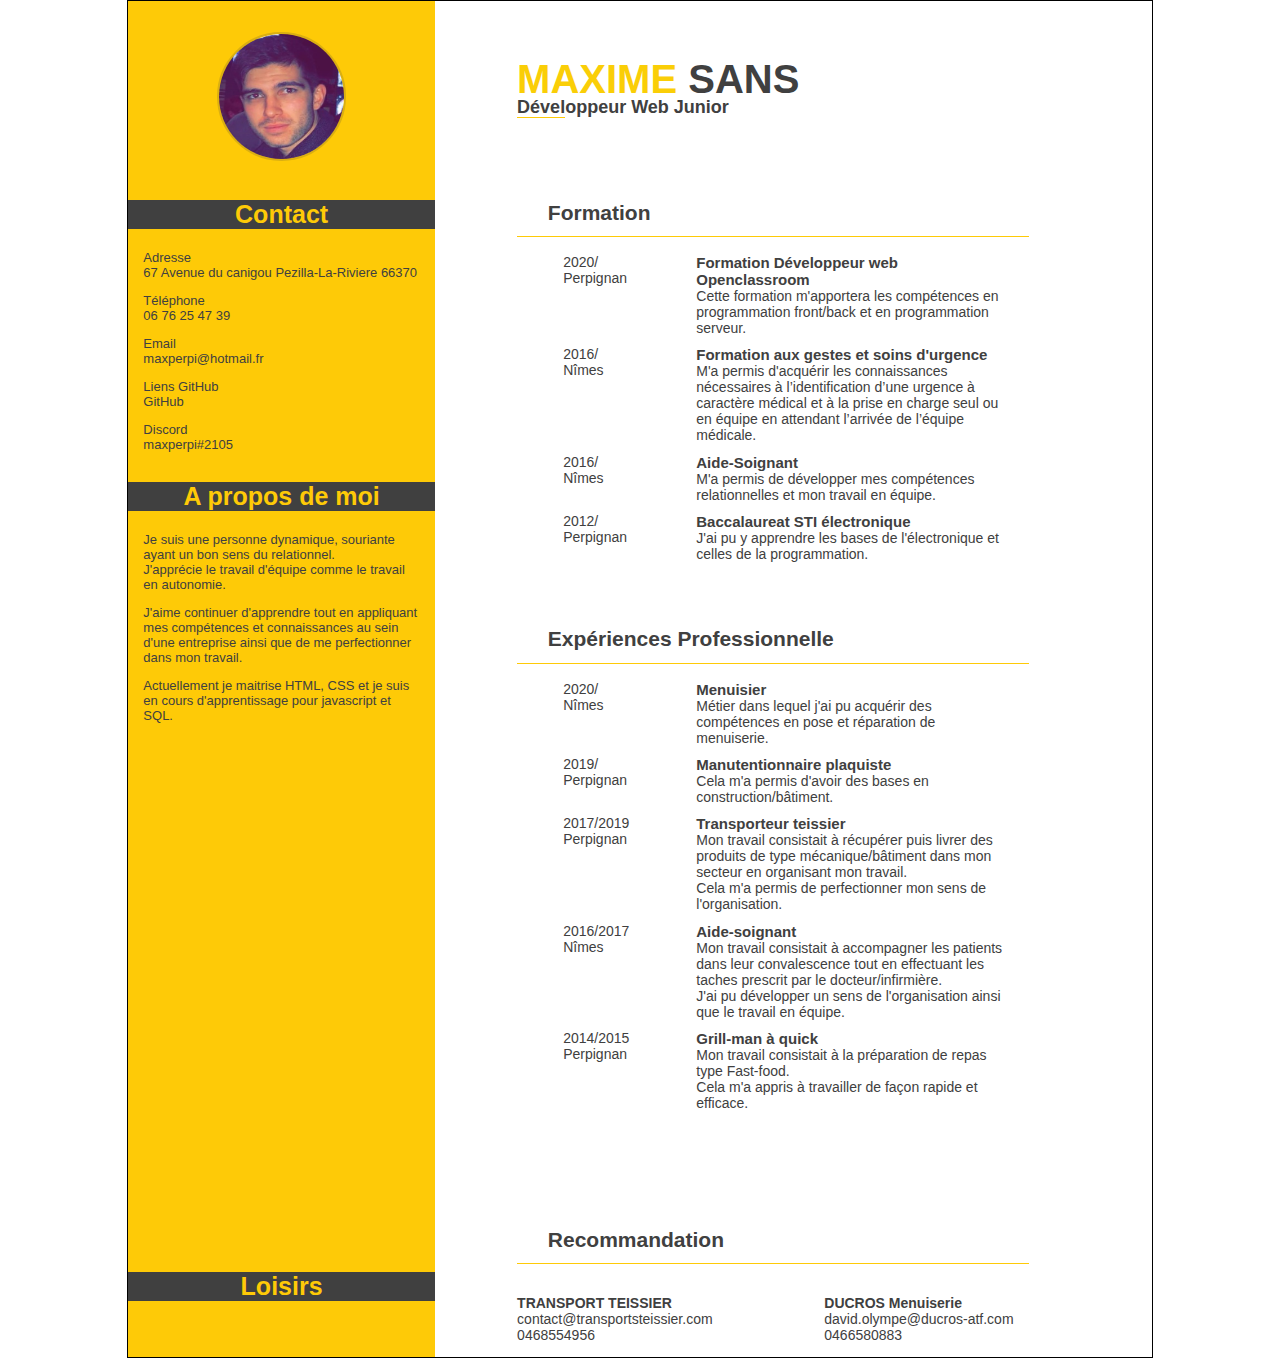
==== index.html @ 8fcd62ed "pareil" ====
<!DOCTYPE html>
<html lang="fr">
<head>
	<meta name="viewport" content="width=device-width, initial-scale=1.0">
	<link rel="stylesheet" href="https://use.fontawesome.com/releases/v5.14.0/css/all.css" integrity="sha384-HzLeBuhoNPvSl5KYnjx0BT+WB0QEEqLprO+NBkkk5gbc67FTaL7XIGa2w1L0Xbgc" crossorigin="anonymous">
	<link href="img/cv-logo.jpg" rel="shortcut icon" >
	<link rel="stylesheet" type="text/css" href="moncv.css">
	<title>Maxime SANS</title>
</head>
<body>
	
<header>
		<div class="profil"><img src="img/profil.jpg" alt="Photo de profil" class="photo"></div> 

		<div class="nom"><h1><strong>MAXIME</strong> SANS</h1>
								<h2><em class="souligne">Dével</em>oppeur Web Junior</h2>
			</div>
</header>

<main><div class="gauche"><!-- gauche-->

	

	<article class="contact"><h2>Contact</h2>
		<p> Adresse <br/><a href="https://www.google.fr/maps/place/67+Avenue+du+Canigou,+66370+P%C3%A9zilla-la-Rivi%C3%A8re/@42.696259,2.7689625,17z/data=!3m1!4b1!4m5!3m4!1s0x12b012c9080b6ba5:0x79853e187d4b2fbf!8m2!3d42.696259!4d2.7711512" title="Regardez où j'habite" class="email"> 67 Avenue du canigou Pezilla-La-Riviere 66370</a><!-- mettre gps-->
		</p> 

		<p >Téléphone <br/>06 76 25 47 39</p>
		

		<p> Email <br/> <a href="mailto:maxperpi@hotmail.fr" class="email" title="Contacter par Mail">maxperpi@hotmail.fr</a></p>
	

		<p> Liens GitHub <br/><a href="https://github.com/maxperpi/P2_SANS_Maxime" class="email" title="Lien Github">GitHub</a></p> <!-- remplir quand ta le site-->
		

		<p> Discord <br/> maxperpi#2105</p> <!-- voir pour lien discord -->
		
	</article>
		
	<article class="apropos"><h2>A propos de moi</h2>
		<p>	Je suis une personne dynamique, souriante ayant un bon sens du relationnel.<br/>
			J'apprécie le travail d'équipe comme le travail en autonomie.<br/></p>
		<p>J'aime continuer d'apprendre tout en appliquant mes compétences et connaissances au sein d'une entreprise ainsi que de me perfectionner dans mon travail. </p>
		<p>	Actuellement je maitrise HTML, CSS et je suis en cours d'apprentissage pour javascript et SQL.</p>
		
	</article>

	<article class="loisirs"><h2>Loisirs</h2> 
	<span><i class="fas fa-gamepad"></i><i class="fas fa-biking"></i><i class="fas fa-football-ball"></i></span></article>

	</div>

	<div class="corps"><!-- droite -->

		

		<article class="formation"><h2><i class="fas fa-graduation-cap"></i><span> Formation</span></h2>
			<ul class="fa-ul">
						<li class="ligne1"><div class="texte_gauche"><div class="icone2"><i class="far fa-dot-circle"></i></div><div class="date">2020/<br/>Perpignan</div></div><span class="texte_droite"><strong>Formation Développeur web <a href ="https://info.openclassrooms.com/fr/lp/formations/parcours-diplomants?&amp;utm_source=google&utm_medium=cpc&amp;utm_campaign=paidsearch_google_fr_fr_b2c_s_bra_no-study-field_200602_00&amp;gclid=Cj0KCQjwg8n5BRCdARIsALxKb967qSF3s5VSZnoM00ZKjK3q2B61UpvZB9Y2MqQljobfNs1zbMp8ITsaAnSeEALw_wcB&amp;gclsrc=aw.ds" title="Cliquez pour plus de détail" class="email"> Openclassroom </a></strong><br/>Cette formation m'apportera les compétences en programmation front/back et en programmation serveur.</span></li>

						<li class="ligne2"><div class="texte_gauche"><div class="icone"><i class="fas fa-circle"></i></div><div class="date">2016/<br/>Nîmes</div></div><span class="texte_droite"><a href ="https://fr.wikipedia.org/wiki/Formation_aux_gestes_et_soins_d%27urgence" title="Cliquez pour plus de détail" class="email"><strong>Formation aux gestes et soins d'urgence</strong></a><br/>M'a permis d'acquérir les connaissances nécessaires à l’identification d’une urgence à caractère médical et à la prise en charge seul ou en équipe en attendant l’arrivée de l’équipe médicale.</span></li>

						<li class="ligne2"><div class="texte_gauche"><div class="icone"><i class="fas fa-circle"></i></div><div class="date">2016/<br/>Nîmes</div></div><span class="texte_droite"><a href ="https://fr.wikipedia.org/wiki/Aide-soignant" title="Cliquez pour plus de détail" class="email"><strong>Aide-Soignant<br/></strong></a>M'a permis de développer mes compétences relationnelles et mon travail en équipe.<!-- pas sur de la prononciation --></span></li>

		   				<li class="ligne2"><div class="texte_gauche"><div class="icone"><i class="fas fa-circle"></i></div><div class="date">2012/<br/>Perpignan</div></div><span class="texte_droite"><strong>Baccalaureat STI électronique</strong><br/>J'ai pu y apprendre les bases de l'électronique et celles de la programmation.</span></li>

    			 						
  				</ul>
		</article>

		<article class="experience"><h2><i class="fas fa-briefcase"></i><span> Expériences Professionnelle</span></h2>
			<ul class="fa-ul">
					<li class="ligne1"><div class="texte_gauche"><span class="icone2"><i class="far fa-dot-circle"></i></span><div class="date">2020/ <br/>Nîmes</div></div>
						<span class="texte_droite"><strong>Menuisier</strong><br/>Métier dans lequel j'ai pu acquérir des compétences en pose et réparation de menuiserie.</span></li>

					<li class="ligne2"><div class="texte_gauche"><span class="icone"><i class="fas fa-circle"></i></span><div class="date">2019/<br/>Perpignan</div></div>
						<span class="texte_droite"><strong>Manutentionnaire plaquiste</strong><br/>Cela m'a permis d'avoir des bases en construction/bâtiment.</span></li>

					<li class="ligne2"><div class="texte_gauche"><span class="icone"><i class="fas fa-circle"></i></span><div class="date">2017/2019<br/>Perpignan</div></div>
						<span class="texte_droite"><strong>Transporteur teissier</strong><br/>Mon travail consistait à récupérer puis livrer des produits de type mécanique/bâtiment dans mon secteur en organisant mon travail.<br/>Cela m'a permis de perfectionner mon sens de l'organisation.</span></li>

					<li class="ligne2"><div class="texte_gauche"><span class="icone"><i class="fas fa-circle"></i></span><div class="date">2016/2017<br/>Nîmes</div></div>
						<span class="texte_droite"><strong>Aide-soignant</strong><br/>Mon travail consistait à accompagner les patients dans leur convalescence tout en effectuant les taches prescrit par le docteur/infirmière.<br/>J'ai pu développer un sens de l'organisation ainsi que le travail en équipe.</span></li> 

					<li class="ligne2"><div class="texte_gauche"><span class="icone"><i class="fas fa-circle"></i></span><div class="date">2014/2015<br/>Perpignan</div></div>
						<span class="texte_droite"><strong>Grill-man à quick</strong><br/>Mon travail consistait à la préparation de repas type Fast-food.<br/>Cela m'a appris à travailler de façon rapide et efficace.</span></li>    				
    				
    				
    				
				</ul>
		</article>


		<article class="recommandation"><h2><i class="fas fa-pencil-alt"></i><span> Recommandation </span></h2>
			<div>	<p><strong>TRANSPORT TEISSIER</strong><br/><a href="mailto:contact@transportsteissier.com" class="email" title="Contacter par Mail">contact@transportsteissier.com</a><br/>0468554956</p>
			
					<p class="ducros"><strong>DUCROS Menuiserie</strong><br/><a href="mailto:david.olympe@ducros-atf.com" class="email" title="Contacter par Mail">david.olympe@ducros-atf.com</a><br/>0466580883</p>
			</div>
		</article>	
	</div>
</main>
</body>
</html>
---- moncv.css ----
body
{
	width: 80%;
	border: 1px solid black;
	margin: auto;
	display: flex;
	flex-direction: column;
	font-size: 14px;
	font-family: "Helvetica" , "times new roman" , "arial" , "sans-serif";
	color: #404040;
	overflow-wrap: break-word;
	
}

main
{
	display: flex;
}

header
{
	display: flex;
}


.gauche , .profil/* gauche */
{
	width: 30%;
	background-color: #feca07;
	color: #404040;
	text-align: center;
	position: relative;
}

.photo
{
	width: 125px;
	height: 125px;
	border-radius: 50%;
	border: 2px solid #daaf12;
	margin-top: 10%;
	margin-bottom: 5%;

}

.nom
{
	line-height: 10%;
	margin-top: 5%;
	
}

.gauche h2
{
	background-color: #404040;
	color: #feca07;
	text-align: center;
	font-size: 25px;
}


.contact p , .apropos p
{
	text-align: left;
	margin-left: 5%;
	font-size: 13px;
	margin-right: 5%;
}

.apropos
{
	margin-top: 10%;
}




.loisirs
{
	position: absolute;
	bottom: 3%;
	width: 100%;
	
}

.loisirs span
{
	display: flex;
	justify-content: space-around;
}

.velo , .rugby , .jeu 
{
	width: 35px;
	height: 30px;
}

.educ , .expe , .stylo
{
	width: 30px;
	height: 25px;
	margin-right: 15px;
}

/* Titre */
.formation h2 , .experience h2 , .recommandation h2
{
	border-bottom: 1px solid #feca07;
	padding-bottom: 2%;

}

h2 span
{
	margin-left: 6%;
}
/* fin des Titre */

/* Liste */
.fa-ul
{
	padding-left: 0;
	margin-left: 0;
	display: flex;
	flex-direction: column;
	text-align: left;

}

.ligne1 , .ligne2
{
	display: flex;
	padding-bottom: 2%;

}

.date
{
	margin-left: 30%;
}

.texte_droite
{
	margin-left: 0px;
	width: 60%;
	
	
}

.texte_gauche
{
	width: 30%;
	height: 30px;
	margin-right: 5%;	
}



.icone2 
{
	width: 15%;
	float: left;
	height: 100%;
	

}
.icone
{
	width: 13%;
	float: left;
	margin-left: 2%;
	height: 100%;
	/*border: 2px solid black;*/
	
}

.icone i
{
	font-size: 60%;
	color:#feca07;
}

.icone2 i
{
	font-size: 100%;
	color:#feca07;
}

/* fin de la liste */
h2 i
{
	font-size: 25px;
	color:#feca07;
}
.loisirs i
{
	font-size:30px;
	color:#404040;
}

.corps , .nom /* droite */
{
	margin-left: 8%;
	width: 50%;
}



.nom h1
{

	font-size: 40px;

}

.nom h1 strong
{
	color:#face07;
}

.nom h2
{
	font-size: 18px;
}


.experience
{
	margin-top: 10%;
}

.recommandation
{
	margin-top: 20%;
	word-wrap: break-word;
}

.ducros
{
	margin-left: 20%;
}

.recommandation p
{
	width: 40%;
}


.souligne
{
	border-bottom: 1px solid #feca07;
	font-style: normal;
}

.recommandation div
{
	display: flex;
}

.email
{
	text-decoration: none;
	color: #404040;

}

.texte_droite strong , .finir strong
{
	font-size: 15px;
	font-weight: bold;
}





@media (min-width: 429px) and (max-width: 768px)
{

body
{
	width: 100%;
	border: none;
}

}

@media all and (max-width: 428px)
{
	body
	{
		width: 100%;
		border: none;
		overflow-x: hidden;
	}

	header
	 {
	 	flex-direction: column;

	 }

	.profil
	{
		background-color: white;
		margin: auto;
	}

	.nom
	{
		width: 90%;
	}

	h1
	{
		font-size: 35px;
	}

	main
	{
		flex-direction: column-reverse;
	}

	.corps
	{
		width: 90%;
	}

	.gauche
	{
		width: 100%;
	}

	.loisirs
	{
		position: relative;
	}

}
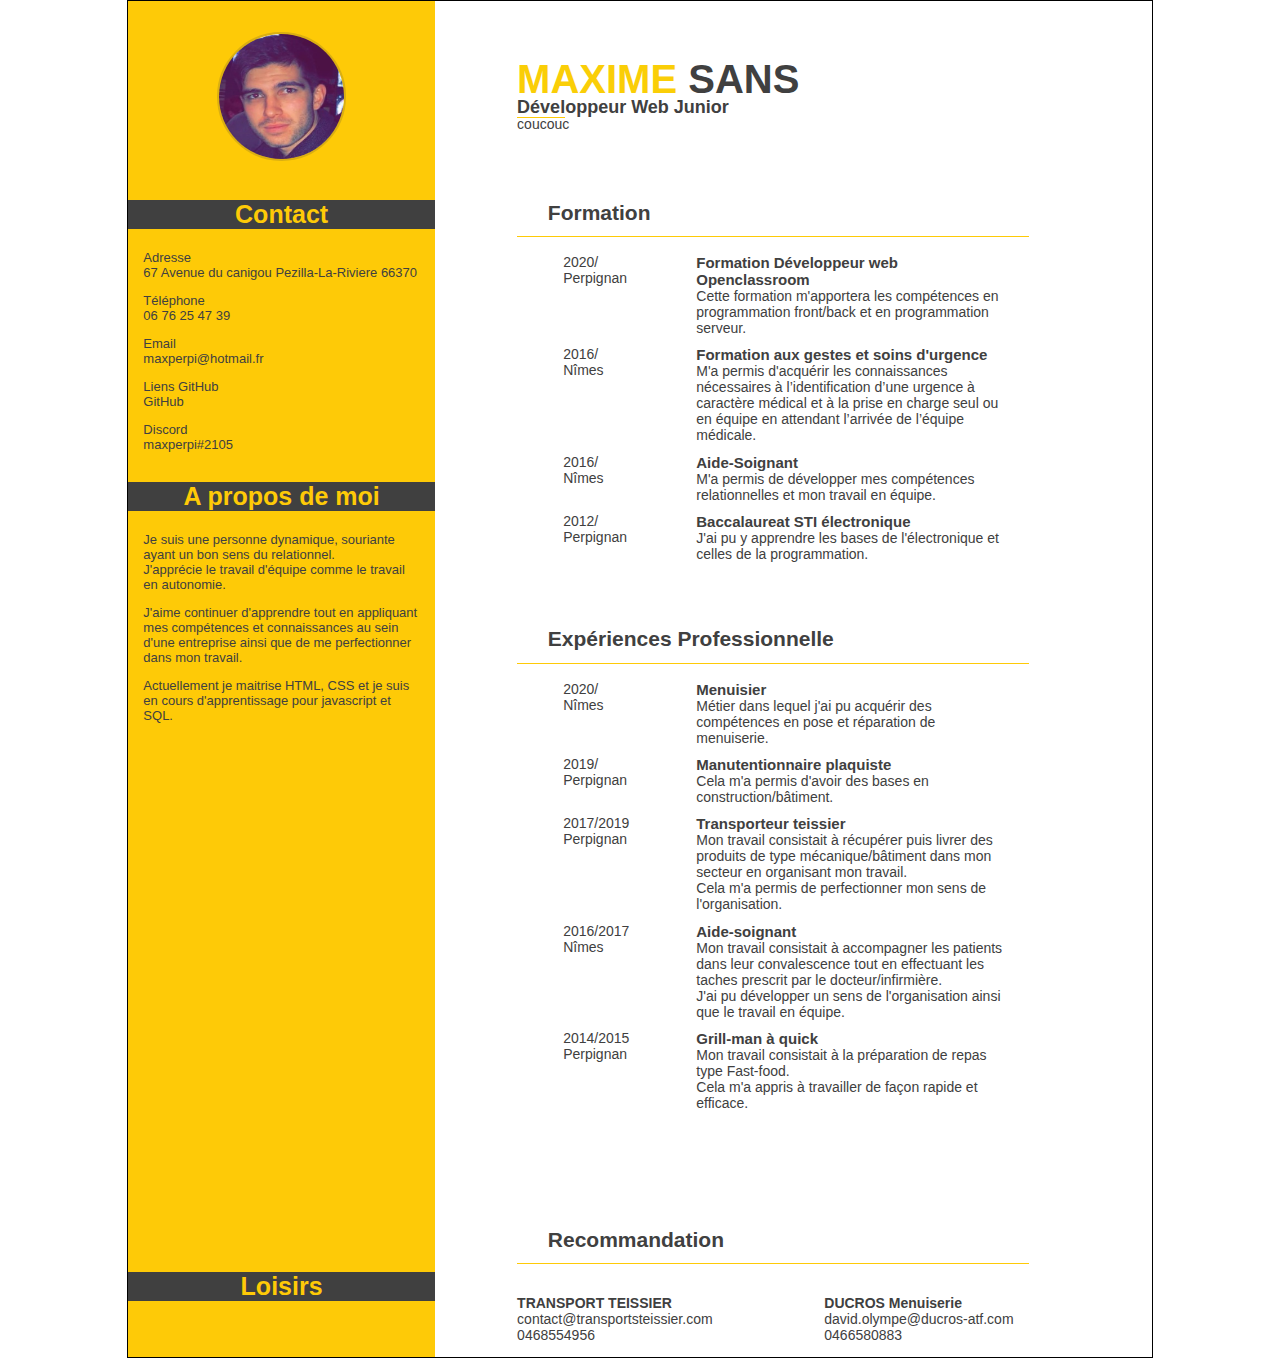
==== commit e27babb3: "test fail" ====
--- a/index.html
+++ b/index.html
@@ -13,7 +13,7 @@
 		<div class="profil"><img src="img/profil.jpg" alt="Photo de profil" class="photo"></div> 
 
 		<div class="nom"><h1><strong>MAXIME</strong> SANS</h1>
-								<h2><em class="souligne">Dével</em>oppeur Web Junior</h2>
+								<h2><em>Dével</em>oppeur Web Junior</h2>coucouc
 			</div>
 </header>
 
@@ -31,7 +31,7 @@
 		<p> Email <br/> <a href="mailto:maxperpi@hotmail.fr" class="email" title="Contacter par Mail">maxperpi@hotmail.fr</a></p>
 	
 
-		<p> Liens GitHub <br/><a href="https://github.com/maxperpi/P2_SANS_Maxime" class="email" title="Lien Github">GitHub</a></p> <!-- remplir quand ta le site-->
+		<p> Liens GitHub <br/><a href="https://github.com/maxperpi" class="email" title="Lien Github">GitHub</a></p> <!-- remplir quand ta le site-->
 		
 
 		<p> Discord <br/> maxperpi#2105</p> <!-- voir pour lien discord -->
--- a/moncv.css
+++ b/moncv.css
@@ -246,7 +246,7 @@
 }
 
 
-.souligne
+em
 {
 	border-bottom: 1px solid #feca07;
 	font-style: normal;
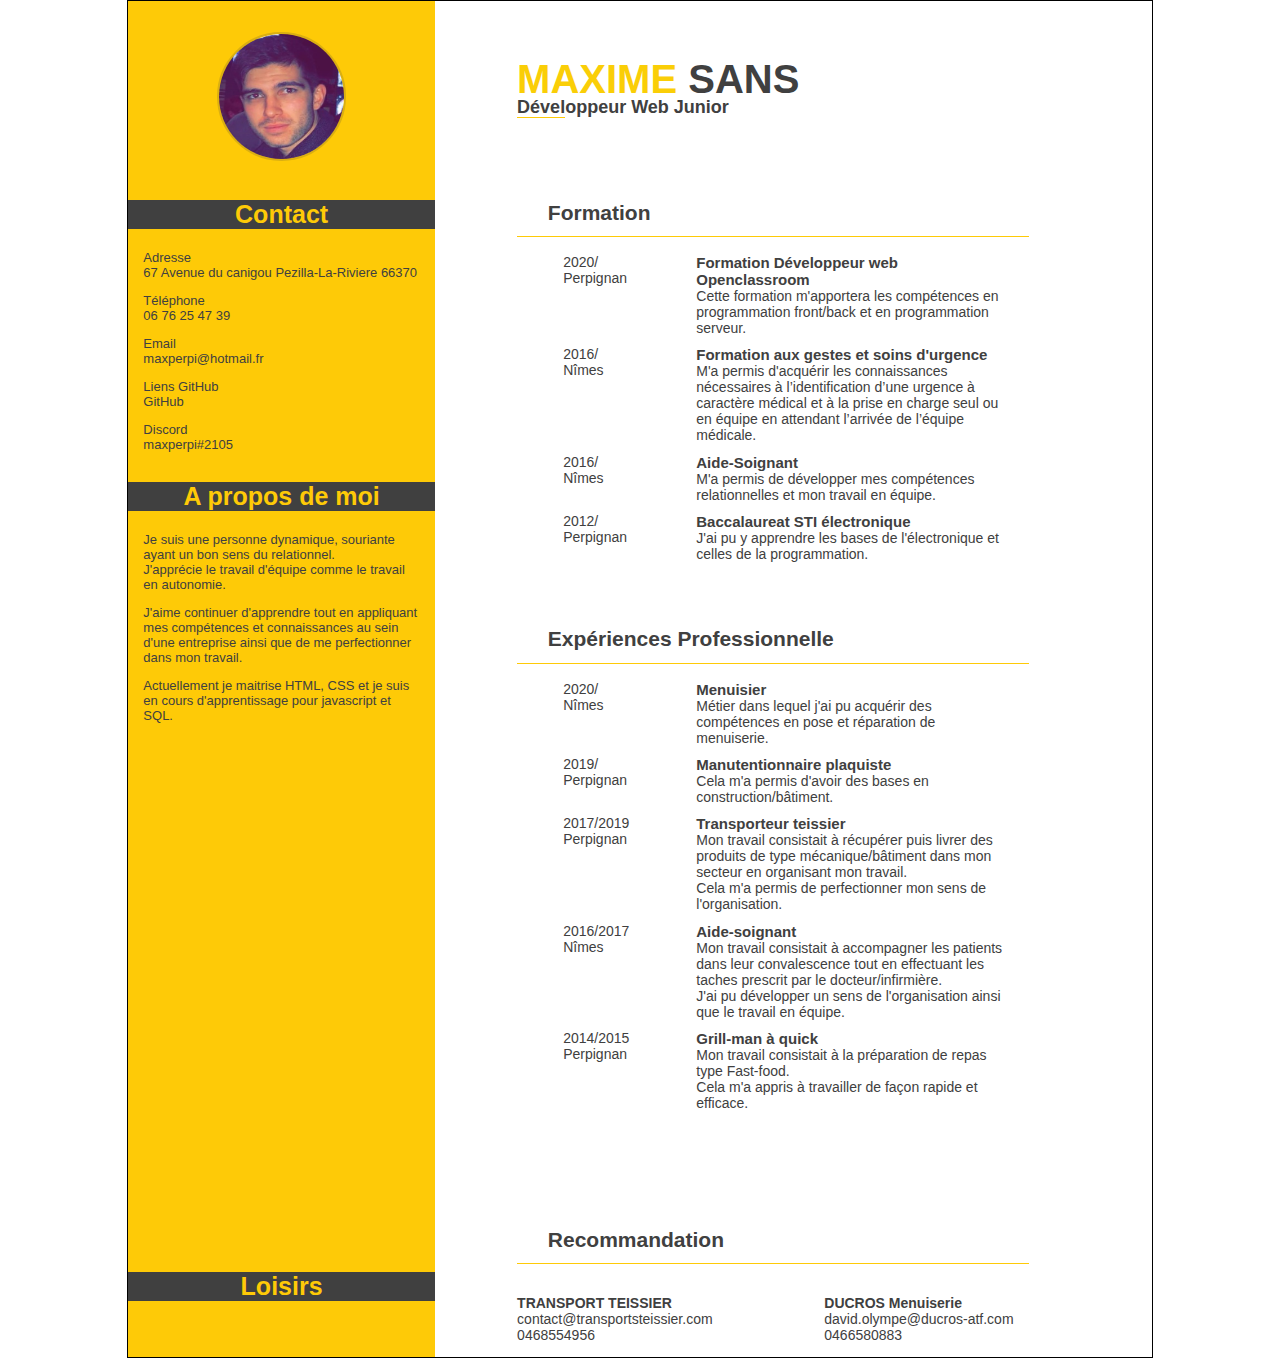
==== commit 14b8820b: "Retour normal" ====
--- a/index.html
+++ b/index.html
@@ -13,7 +13,7 @@
 		<div class="profil"><img src="img/profil.jpg" alt="Photo de profil" class="photo"></div> 
 
 		<div class="nom"><h1><strong>MAXIME</strong> SANS</h1>
-								<h2><em>Dével</em>oppeur Web Junior</h2>coucouc
+								<h2><em>Dével</em>oppeur Web Junior</h2>
 			</div>
 </header>
 
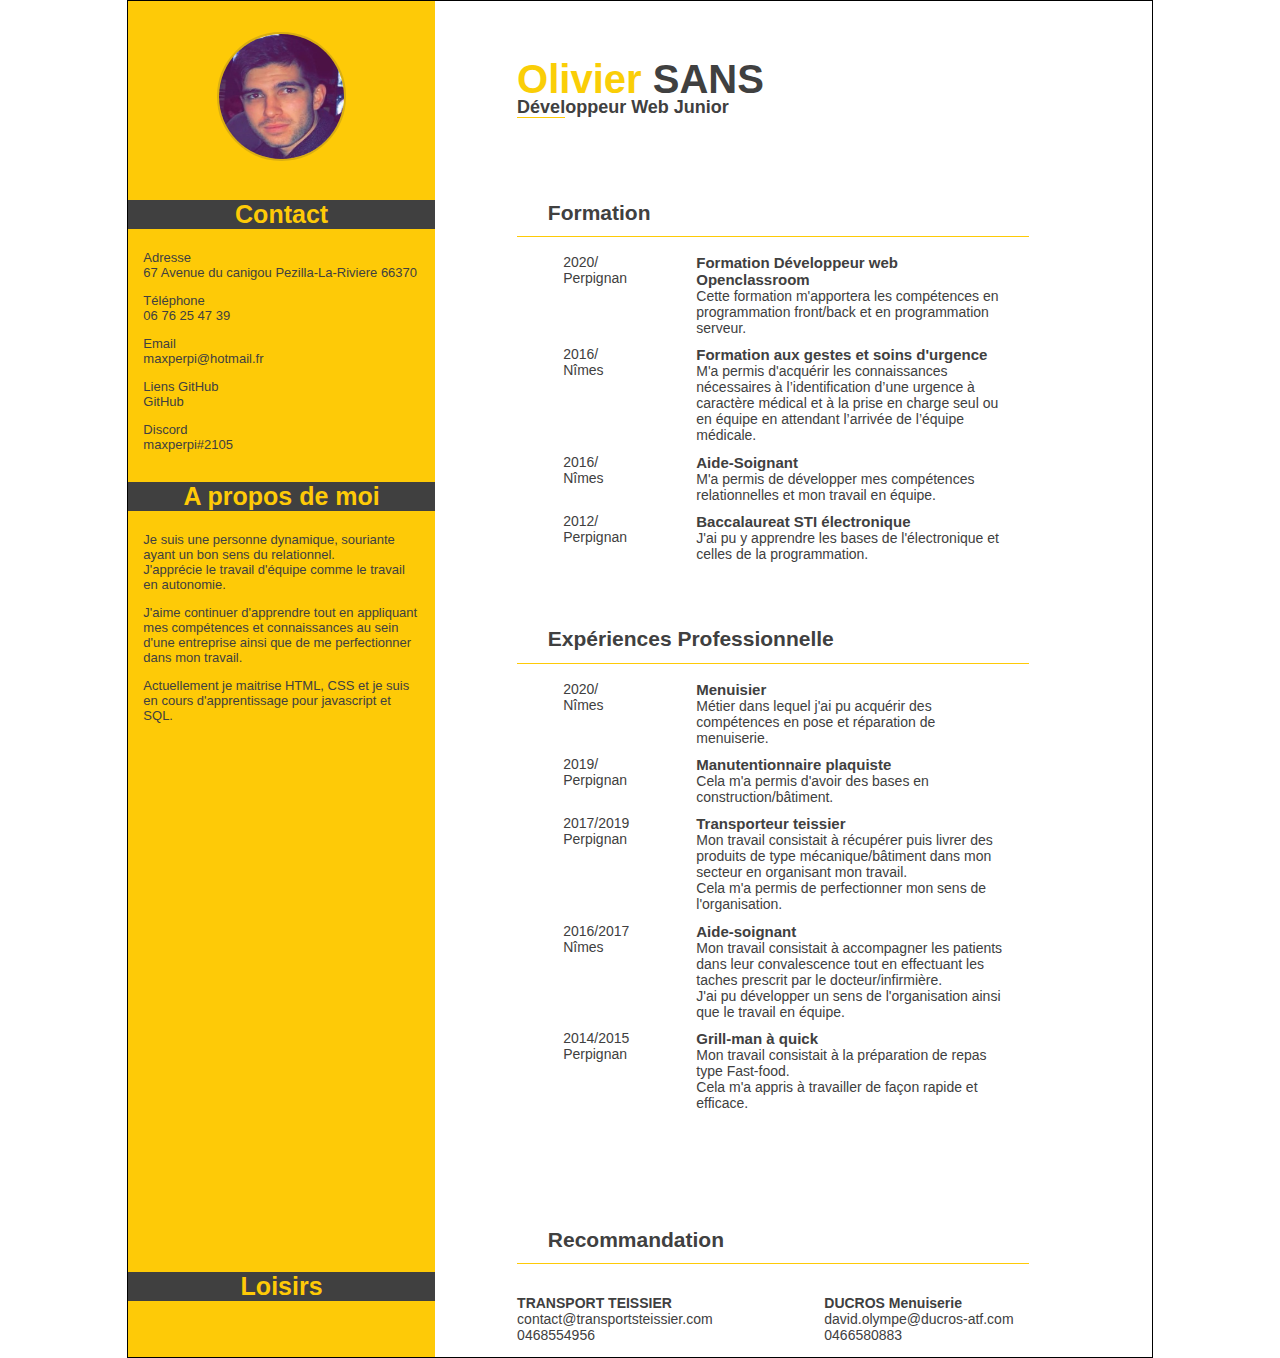
==== commit 1eb97a32: "Modification du prenom" ====
--- a/index.html
+++ b/index.html
@@ -12,7 +12,7 @@
 <header>
 		<div class="profil"><img src="img/profil.jpg" alt="Photo de profil" class="photo"></div> 
 
-		<div class="nom"><h1><strong>MAXIME</strong> SANS</h1>
+		<div class="nom"><h1><strong>Olivier</strong> SANS</h1>
 								<h2><em>Dével</em>oppeur Web Junior</h2>
 			</div>
 </header>
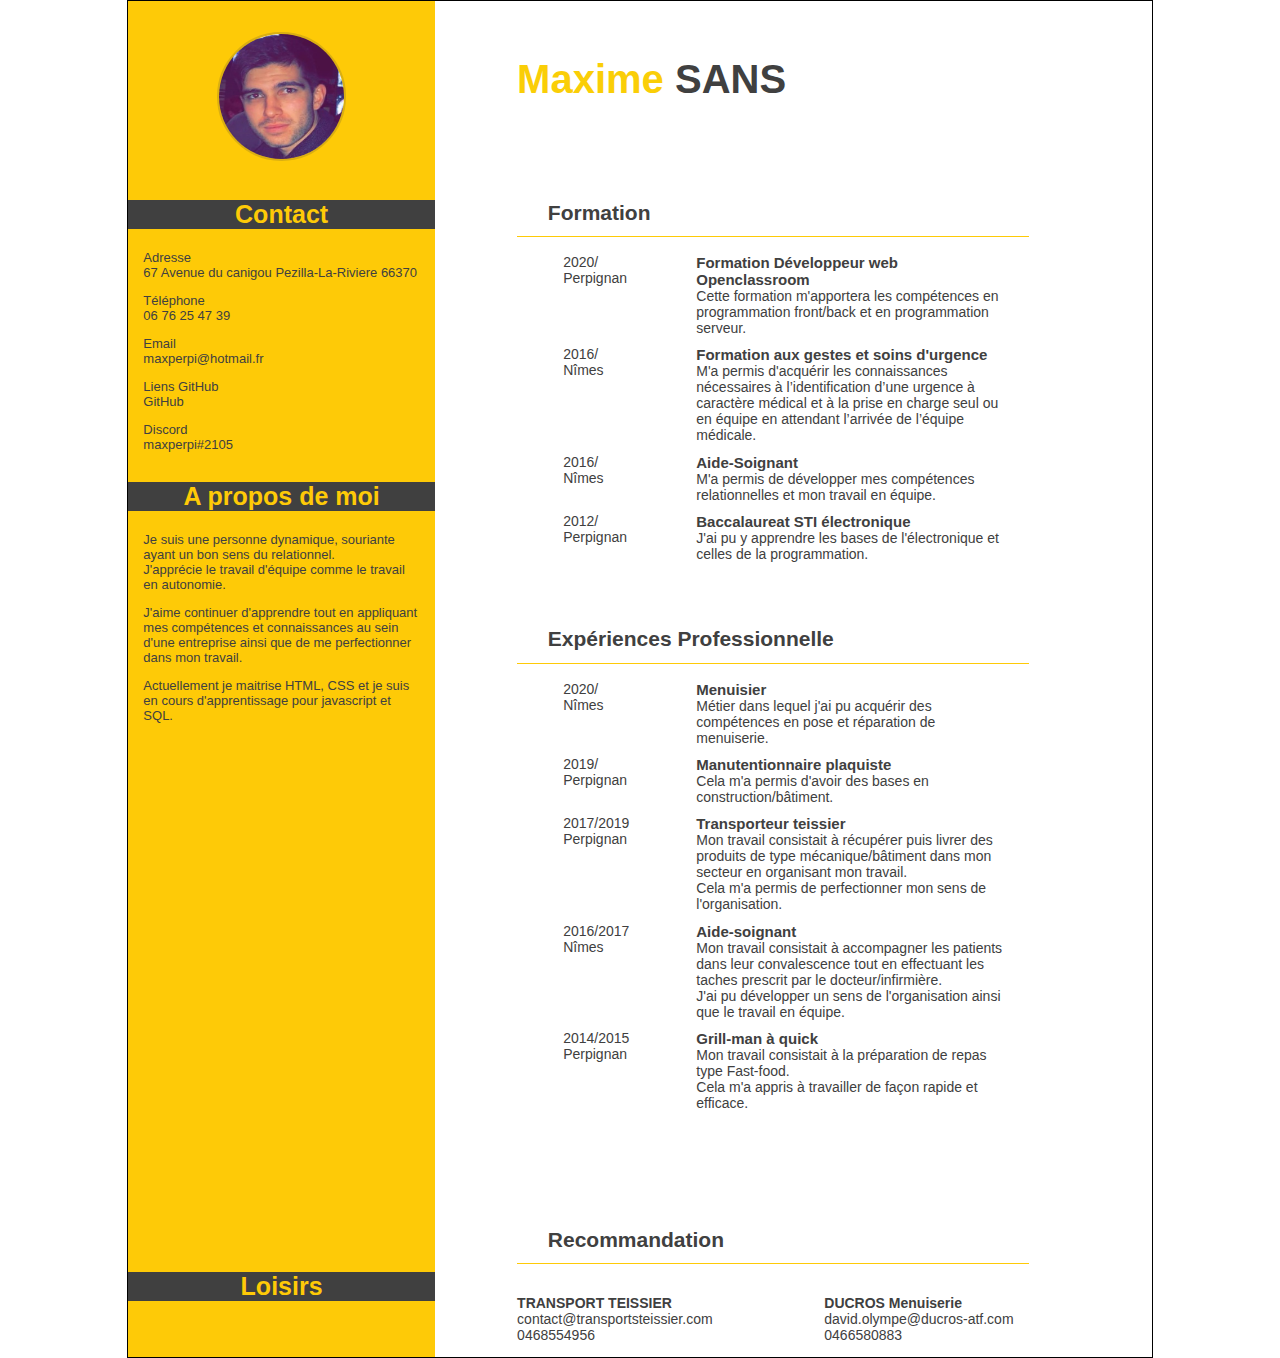
==== commit 3f10a9fe: "Prenom" ====
--- a/index.html
+++ b/index.html
@@ -12,8 +12,8 @@
 <header>
 		<div class="profil"><img src="img/profil.jpg" alt="Photo de profil" class="photo"></div> 
 
-		<div class="nom"><h1><strong>Olivier</strong> SANS</h1>
-								<h2><em>Dével</em>oppeur Web Junior</h2>
+		<div class="nom"><h1><strong>Maxime</strong> SANS</h1>
+								
 			</div>
 </header>
 
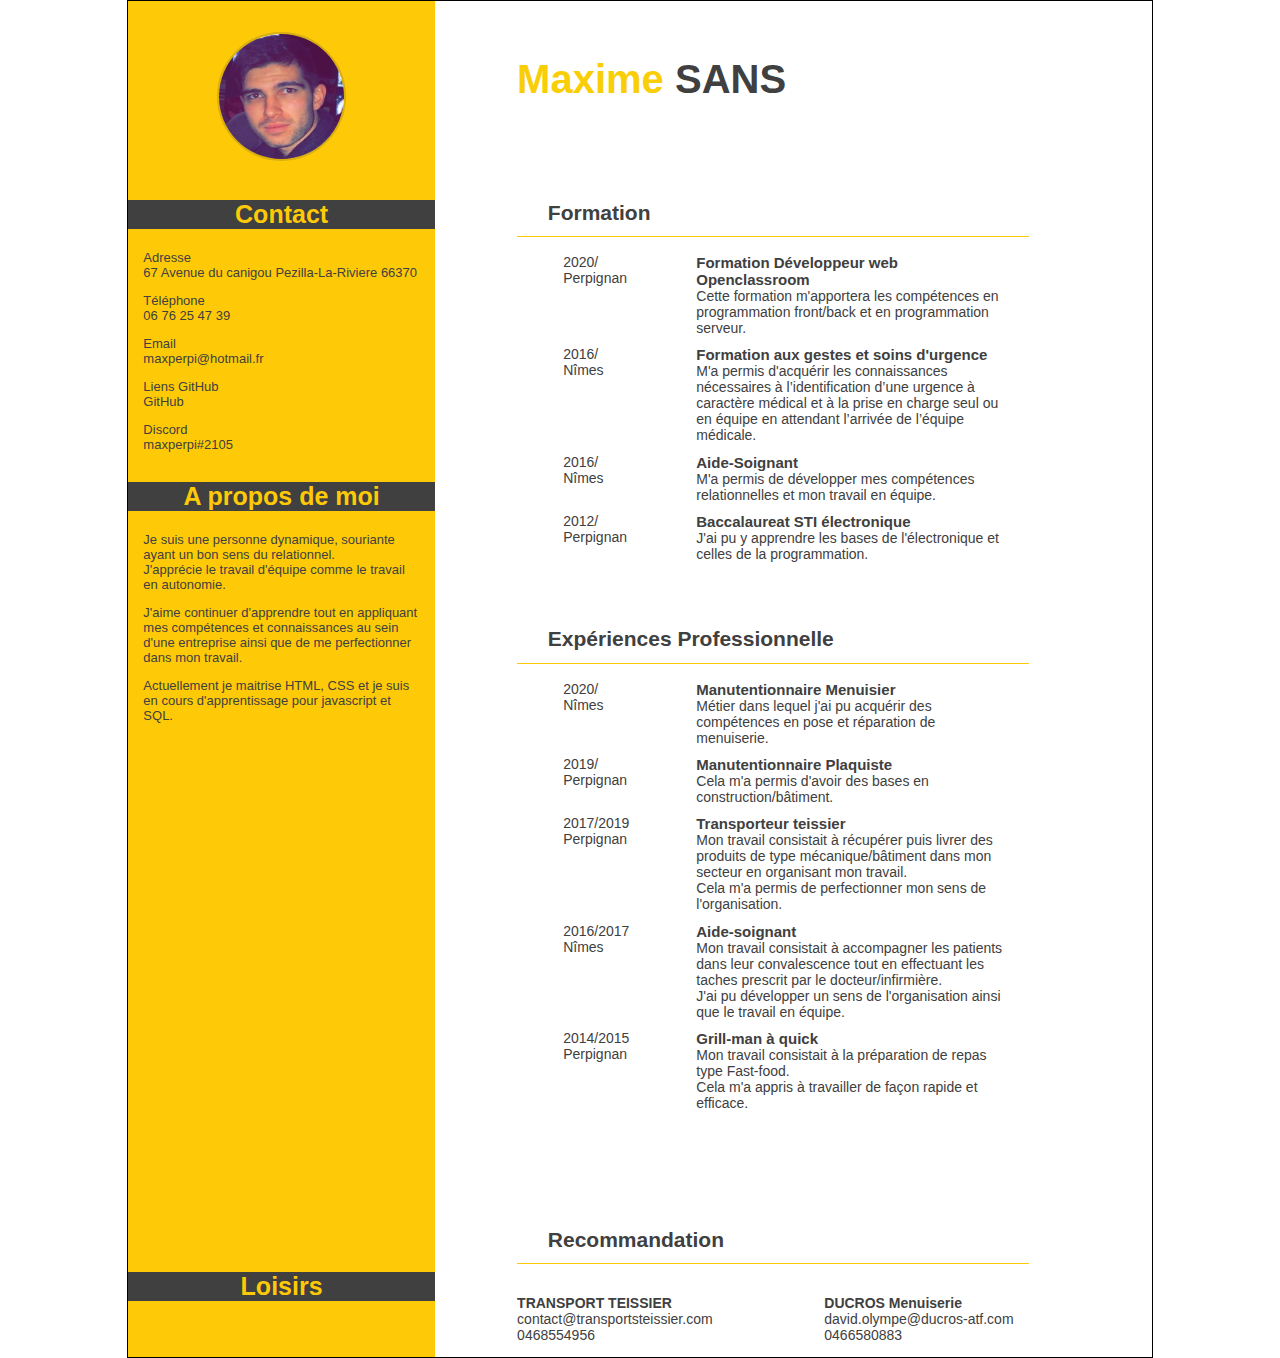
==== commit 76c11eba: "maj" ====
--- a/index.html
+++ b/index.html
@@ -72,10 +72,10 @@
 		<article class="experience"><h2><i class="fas fa-briefcase"></i><span> Expériences Professionnelle</span></h2>
 			<ul class="fa-ul">
 					<li class="ligne1"><div class="texte_gauche"><span class="icone2"><i class="far fa-dot-circle"></i></span><div class="date">2020/ <br/>Nîmes</div></div>
-						<span class="texte_droite"><strong>Menuisier</strong><br/>Métier dans lequel j'ai pu acquérir des compétences en pose et réparation de menuiserie.</span></li>
+						<span class="texte_droite"><strong>Manutentionnaire Menuisier</strong><br/>Métier dans lequel j'ai pu acquérir des compétences en pose et réparation de menuiserie.</span></li>
 
 					<li class="ligne2"><div class="texte_gauche"><span class="icone"><i class="fas fa-circle"></i></span><div class="date">2019/<br/>Perpignan</div></div>
-						<span class="texte_droite"><strong>Manutentionnaire plaquiste</strong><br/>Cela m'a permis d'avoir des bases en construction/bâtiment.</span></li>
+						<span class="texte_droite"><strong>Manutentionnaire Plaquiste</strong><br/>Cela m'a permis d'avoir des bases en construction/bâtiment.</span></li>
 
 					<li class="ligne2"><div class="texte_gauche"><span class="icone"><i class="fas fa-circle"></i></span><div class="date">2017/2019<br/>Perpignan</div></div>
 						<span class="texte_droite"><strong>Transporteur teissier</strong><br/>Mon travail consistait à récupérer puis livrer des produits de type mécanique/bâtiment dans mon secteur en organisant mon travail.<br/>Cela m'a permis de perfectionner mon sens de l'organisation.</span></li>
